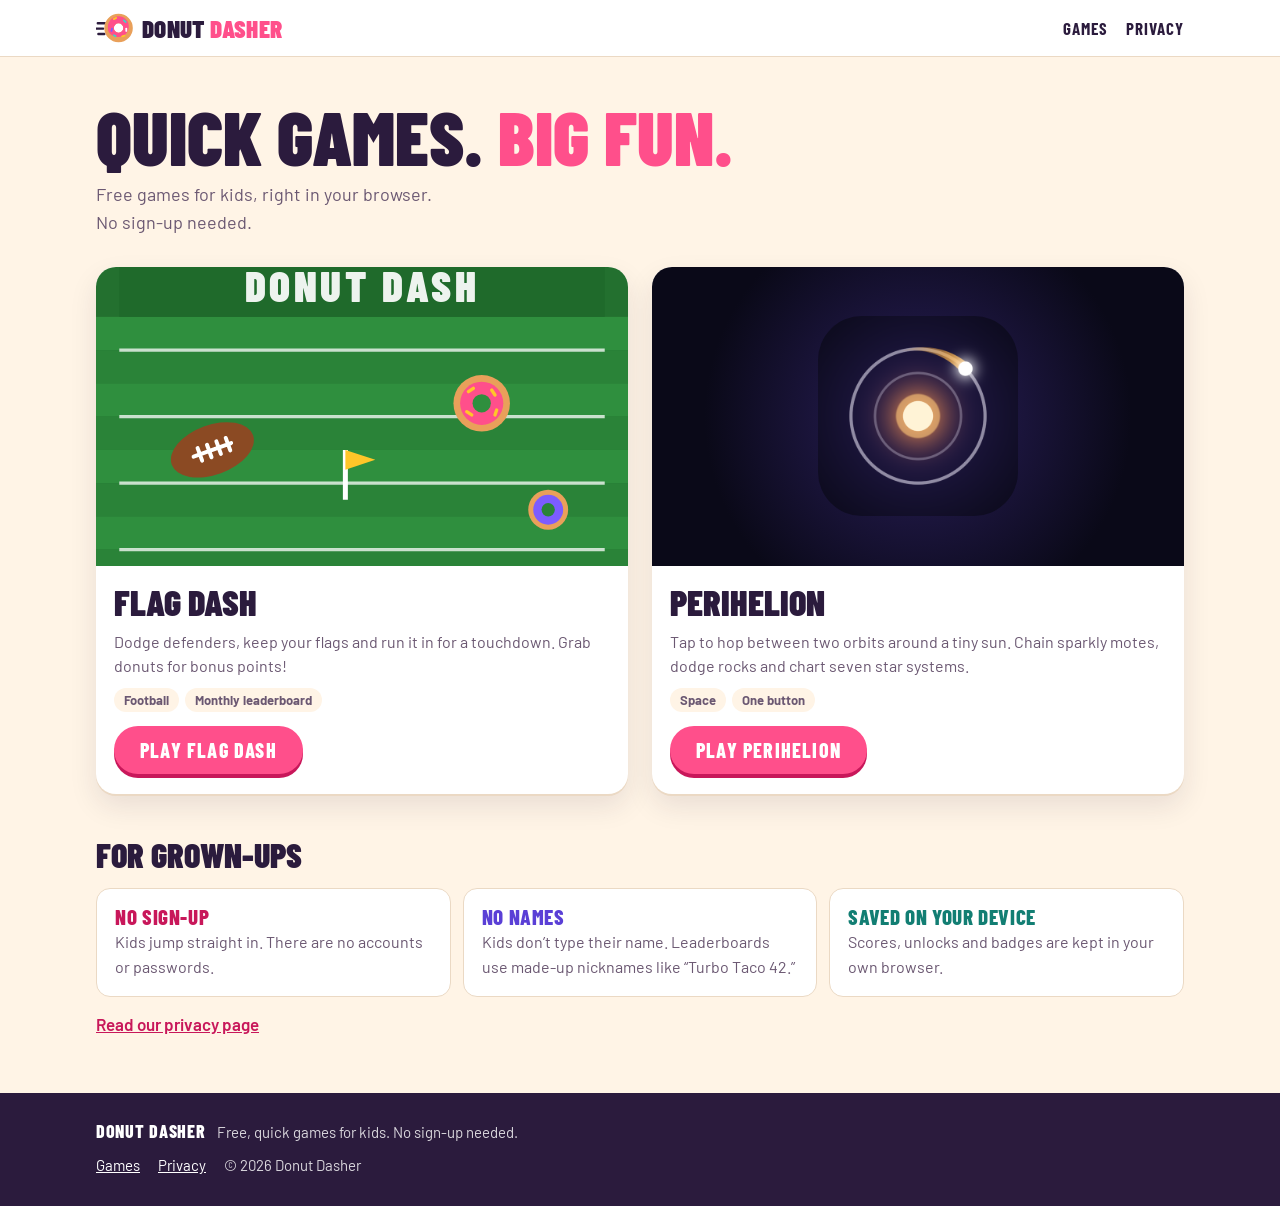
==== index.html @ 1c9c0605 "Donut Dasher: temporary static site while IONOS hosting is set up Homepage, Flag Dash (leaderboard o" ====
<!doctype html>
<html lang="en">
<head>
<meta charset="utf-8">
<meta name="viewport" content="width=device-width, initial-scale=1, viewport-fit=cover">
<title>Donut Dasher | Free, quick games for kids</title>
<meta name="description" content="Free, quick games for kids. Play Flag Dash and Perihelion right in your browser. No sign-up needed.">
<meta name="theme-color" content="#FF4F8B">
<link rel="canonical" href="https://donutdasher.com/">
<meta property="og:url" content="https://donutdasher.com/">
<meta property="og:title" content="Donut Dasher | Free, quick games for kids">
<meta property="og:description" content="Free, quick games for kids. Play Flag Dash and Perihelion right in your browser. No sign-up needed.">
<meta property="og:type" content="website">
<link rel="icon" href="/favicon.svg" type="image/svg+xml">
<link rel="icon" href="/favicon.ico" sizes="32x32">
<link rel="apple-touch-icon" href="/apple-touch-icon.png">
<link rel="preconnect" href="https://fonts.googleapis.com">
<link rel="preconnect" href="https://fonts.gstatic.com" crossorigin>
<link rel="stylesheet" href="https://fonts.googleapis.com/css2?family=Barlow+Condensed:wght@600;700;800;900&family=Barlow:wght@400;500;600;700&display=swap">
<link rel="stylesheet" href="/css/site.css?v=1794884065">
</head>
<body class="page-home">
<a class="skip" href="#main">Skip to content</a>
<header class="site-header">
  <div class="wrap site-header__inner">
    <a class="brand" href="/"><svg class="brand__logo" viewBox="0 0 64 64" aria-hidden="true" focusable="false"><g stroke="#2B1B3D" stroke-width="4" stroke-linecap="round"><path d="M3 24h12M1 33h11M4 42h10"/></g><path fill="#E9A05A" fill-rule="evenodd" d="M38 8a24 24 0 1 1 0 48a24 24 0 1 1 0-48zm0 16a8 8 0 1 0 0 16a8 8 0 1 0 0-16z"/><path fill="#FF4F8B" fill-rule="evenodd" d="M38 12c6 0 9 2 12 5s5 6 5 10c1 5-1 8-2 11c-2 4-5 7-9 8c-4 2-8 1-11 1c-4-1-7-3-10-6s-3-7-3-11c0-5 2-9 6-13c3-3 8-5 12-5zm0 12a8 8 0 1 0 0 16a8 8 0 1 0 0-16z"/><g stroke-width="3" stroke-linecap="round"><path stroke="#FFC629" d="M30 17l4-2"/><path stroke="#3DD6C6" d="M47 19l3 3"/><path stroke="#FFFFFF" d="M51 33l0 4"/><path stroke="#7C5CFF" d="M27 33l-1 4"/><path stroke="#FFC629" d="M44 46l4-1"/><path stroke="#3DD6C6" d="M30 44l3 2"/></g></svg><span class="brand__name">Donut <span>Dasher</span></span></a>
    <nav class="site-nav" aria-label="Main">
      <a href="/#games">Games</a>
      <a href="/privacy">Privacy</a>
    </nav>
  </div>
</header>
<main id="main">

<section class="hero">
  <div class="wrap hero__inner">
    <h1 class="hero__title">Quick games. <span>Big fun.</span></h1>
    <p class="hero__text">Free games for kids, right in your browser. No sign-up needed.</p>
  </div>
</section>

<section class="games" id="games" aria-label="Games">
  <div class="wrap games__grid">
                  <a class="game-card game-card--flag-dash" href="/flag-dash">
          <div class="game-card__art"><svg class="game-card__svg" viewBox="0 0 320 200" preserveAspectRatio="xMidYMid slice" aria-hidden="true"><rect width="320" height="200" fill="#23702F"/><rect x="0" y="40" width="320" height="20" fill="#2F8F3E"/><rect x="0" y="60" width="320" height="20" fill="#2A8338"/><rect x="0" y="80" width="320" height="20" fill="#2F8F3E"/><rect x="0" y="100" width="320" height="20" fill="#2A8338"/><rect x="0" y="120" width="320" height="20" fill="#2F8F3E"/><rect x="0" y="140" width="320" height="20" fill="#2A8338"/><rect x="0" y="160" width="320" height="20" fill="#2F8F3E"/><rect x="0" y="180" width="320" height="20" fill="#2A8338"/><rect x="14" y="0" width="292" height="40" fill="#1F6A2B"/><text x="160" y="31" text-anchor="middle" class="game-card__ez">DONUT DASH</text><path d="M14 60H306" stroke="rgba(255,255,255,.75)" stroke-width="2"/><path d="M14 100H306" stroke="rgba(255,255,255,.75)" stroke-width="2"/><path d="M14 140H306" stroke="rgba(255,255,255,.75)" stroke-width="2"/><path d="M14 180H306" stroke="rgba(255,255,255,.75)" stroke-width="2"/><g transform="translate(70 120) rotate(-20)"><ellipse rx="26" ry="15" fill="#8B4A23"/><path d="M-12 0H12M-8-4v8M-2-4v8M4-4v8M10-4v8" stroke="#fff" stroke-width="2.4" stroke-linecap="round"/></g><g transform="translate(232 92)"><circle r="17" fill="#E9A05A"/><circle r="13" fill="#FF4F8B"/><circle r="5.5" fill="#2F8F3E"/><path d="M-8-7l3-2M6-8l2 3M9 4l-1 3M-9 5l3 2" stroke="#FFC629" stroke-width="2" stroke-linecap="round"/></g><g transform="translate(272 156)"><circle r="12" fill="#E9A05A"/><circle r="9" fill="#7C5CFF"/><circle r="4" fill="#2A8338"/></g><g transform="translate(150 150)"><path d="M0-30v30" stroke="#fff" stroke-width="3"/><path d="M0-30l18 6-18 6z" fill="#FFC629"/></g></svg></div>
          <div class="game-card__body">
            <h2 class="game-card__title">Flag Dash</h2>
            <p class="game-card__blurb">Dodge defenders, keep your flags and run it in for a touchdown. Grab donuts for bonus points!</p>
            <ul class="game-card__tags">
              <li>Football</li><li>Monthly leaderboard</li>            </ul>
            <span class="btn btn--primary game-card__play">Play Flag Dash</span>
          </div>
        </a>
                        <a class="game-card game-card--perihelion" href="/perihelion/">
          <div class="game-card__art"><div class="game-card__space"><img src="/perihelion/icons/icon-512.png" alt="" width="160" height="160" loading="lazy"></div></div>
          <div class="game-card__body">
            <h2 class="game-card__title">Perihelion</h2>
            <p class="game-card__blurb">Tap to hop between two orbits around a tiny sun. Chain sparkly motes, dodge rocks and chart seven star systems.</p>
            <ul class="game-card__tags">
              <li>Space</li><li>One button</li>            </ul>
            <span class="btn btn--primary game-card__play">Play Perihelion</span>
          </div>
        </a>
            </div>
</section>

<section class="promise" aria-labelledby="promise-title">
  <div class="wrap">
    <h2 class="section-title" id="promise-title">For grown-ups</h2>
    <ul class="promise__list">
      <li><strong>No sign-up</strong> Kids jump straight in. There are no accounts or passwords.</li>
      <li><strong>No names</strong> Kids don’t type their name. Leaderboards use made-up nicknames like “Turbo Taco 42.”</li>
      <li><strong>Saved on your device</strong> Scores, unlocks and badges are kept in your own browser.</li>
    </ul>
    <p class="promise__more"><a href="/privacy">Read our privacy page</a></p>
  </div>
</section>

</main>
<footer class="site-footer">
  <div class="wrap site-footer__inner">
    <p class="site-footer__promise"><strong>Donut Dasher</strong> Free, quick games for kids. No sign-up needed.</p>
    <p class="site-footer__links"><a href="/">Games</a><a href="/privacy">Privacy</a><span>&copy; 2026 Donut Dasher</span></p>
  </div>
</footer>
</body>
</html>
---- css/site.css ----
/* Donut Dasher
   Layout: mobile-first single column; game cards right under a short hero. Flag Dash puts the field first.
   Look: bright frosting pink on warm dough cream, chocolate-plum ink, sprinkle accents. Single light theme on purpose. */
:root {
  --ink: #2B1B3D;          /* chocolate-plum: text, dark panels */
  --white: #FFFFFF;
  --cream: #FFF4E6;        /* donut dough */
  --cream-2: #FCE7CF;
  --accent: #FF4F8B;       /* strawberry frosting */
  --accent-text: #C8175A;  /* frosting dark enough for text */
  --peach: #FFC9A8;
  --gold: #FFC629;
  --teal: #3DD6C6;
  --grape: #7C5CFF;
  --muted: #6B5872;
  --line: #EBD9C4;
  --radius: 14px;
  --font-display: "Barlow Condensed", "Arial Narrow", "Helvetica Neue", sans-serif;
  --font-body: "Barlow", system-ui, -apple-system, "Segoe UI", Roboto, sans-serif;
  color-scheme: light;
}

*, *::before, *::after { box-sizing: border-box; }
html { -webkit-text-size-adjust: 100%; }
body {
  margin: 0;
  background: var(--cream);
  color: var(--ink);
  font: 400 17px/1.55 var(--font-body);
}
h1, h2, h3, p, ul, ol { margin: 0; }
ul, ol { padding: 0; list-style: none; }
img, svg { display: block; max-width: 100%; }
a { color: var(--accent-text); }
button { font: inherit; }
:focus-visible { outline: 3px solid var(--grape); outline-offset: 2px; border-radius: 4px; }

.wrap {
  width: 100%;
  max-width: 1120px;
  margin-inline: auto;
  padding-left: max(16px, env(safe-area-inset-left, 0px));
  padding-right: max(16px, env(safe-area-inset-right, 0px));
}
.skip { position: absolute; left: -9999px; top: 8px; z-index: 10; padding: 8px 14px; border-radius: 8px; background: var(--ink); color: var(--white); }
.skip:focus { left: 8px; }

/* ---------- buttons ---------- */
.btn {
  display: inline-flex; align-items: center; justify-content: center; gap: 8px;
  min-height: 48px; padding: 0 26px; border: 0; border-radius: 999px;
  font: 800 20px/1 var(--font-display); letter-spacing: .06em; text-transform: uppercase; text-decoration: none;
  cursor: pointer; touch-action: manipulation;
  transition: transform .12s ease, box-shadow .12s ease;
}
.btn--primary { background: var(--accent); color: var(--white); box-shadow: 0 4px 0 var(--accent-text); }
.btn--primary:hover { transform: translateY(-1px); box-shadow: 0 5px 0 var(--accent-text); }
.btn--primary:active { transform: translateY(3px); box-shadow: 0 1px 0 var(--accent-text); }
.btn--ghost { background: transparent; color: var(--ink); border: 2px solid var(--ink); }

/* ---------- header & footer ---------- */
.site-header { background: var(--white); border-bottom: 1px solid var(--line); padding-top: env(safe-area-inset-top, 0px); }
.site-header__inner { display: flex; align-items: center; justify-content: space-between; gap: 12px; min-height: 56px; }
.brand { display: inline-flex; align-items: center; gap: 8px; color: var(--ink); text-decoration: none; }
.brand__logo { width: 38px; height: 38px; }
.brand__name { font: 900 25px/1 var(--font-display); letter-spacing: .01em; text-transform: uppercase; white-space: nowrap; }
@media (max-width: 380px) { .brand__name { font-size: 22px; } .site-nav { gap: 12px; } }
.brand__name span { color: var(--accent); }
.site-nav { display: flex; gap: 18px; }
.site-nav a { color: var(--ink); font: 700 17px/1 var(--font-display); letter-spacing: .06em; text-transform: uppercase; text-decoration: none; }
.site-nav a:hover { color: var(--accent-text); }

.site-footer { margin-top: 56px; padding-block: 28px calc(28px + env(safe-area-inset-bottom, 0px)); background: var(--ink); color: rgba(255,255,255,.82); font-size: 15px; }
.site-footer__inner { display: grid; gap: 10px; }
.site-footer__promise strong { margin-right: 8px; color: var(--white); font: 800 18px/1 var(--font-display); letter-spacing: .04em; text-transform: uppercase; }
.site-footer__links { display: flex; flex-wrap: wrap; gap: 6px 18px; }
.site-footer a { color: var(--white); }

/* ---------- homepage ---------- */
.hero { padding-block: 22px 18px; }
.hero__title { font: 900 clamp(40px, 11vw, 76px)/.92 var(--font-display); text-transform: uppercase; text-wrap: balance; }
.hero__title span { color: var(--accent); }
.hero__text { margin-top: 10px; max-width: 34ch; font-size: 18px; color: var(--muted); }

.games__grid { display: grid; gap: 18px; }
.game-card {
  display: grid; overflow: hidden;
  border-radius: 20px; background: var(--white); color: var(--ink); text-decoration: none;
  box-shadow: 0 2px 0 var(--line), 0 12px 28px rgba(43, 27, 61, .10);
  transition: transform .15s ease, box-shadow .15s ease;
}
a.game-card:hover { transform: translateY(-3px); box-shadow: 0 2px 0 var(--line), 0 18px 34px rgba(43, 27, 61, .16); }
a.game-card:hover .btn--primary { transform: translateY(-1px); }
.game-card__art { aspect-ratio: 16 / 9; max-width: 100%; overflow: hidden; }
.game-card__svg { width: 100%; height: 100%; }
.game-card__ez { font: 900 26px var(--font-display); letter-spacing: .08em; fill: rgba(255,255,255,.92); }
.game-card__space {
  width: 100%; height: 100%; display: grid; place-items: center;
  background: radial-gradient(circle at 50% 50%, #2a1f5c 0%, #0a0918 70%);
}
.game-card__space img { width: 54%; max-width: 200px; height: auto; border-radius: 22%; }
.game-card__body { display: grid; gap: 10px; padding: 18px 18px 20px; }
.game-card__title { font: 900 36px/1 var(--font-display); text-transform: uppercase; }
.game-card__blurb { color: var(--muted); font-size: 16px; line-height: 1.5; }
.game-card__tags { display: flex; flex-wrap: wrap; gap: 6px; }
.game-card__tags li { padding: 3px 10px; border-radius: 999px; background: var(--cream); font: 700 13px/1.4 var(--font-body); color: var(--muted); }
.game-card__play { justify-self: start; margin-top: 4px; }
.game-card--soon { border: 2px dashed var(--line); background: transparent; box-shadow: none; }
.game-card__soon { justify-self: start; padding: 6px 12px; border-radius: 999px; background: var(--cream-2); font: 800 15px/1 var(--font-display); letter-spacing: .06em; text-transform: uppercase; }

.section-title { font: 900 34px/1 var(--font-display); text-transform: uppercase; }
.promise { margin-top: 44px; }
.promise__list { display: grid; gap: 12px; margin-top: 16px; }
.promise__list li { padding: 16px 18px; border-radius: var(--radius); background: var(--white); border: 1px solid var(--line); color: var(--muted); font-size: 16px; }
.promise__list strong { display: block; margin-bottom: 2px; color: var(--ink); font: 800 21px/1.1 var(--font-display); letter-spacing: .03em; text-transform: uppercase; }
.promise__list li:nth-child(1) strong { color: var(--accent-text); }
.promise__list li:nth-child(2) strong { color: #5A3FD6; }
.promise__list li:nth-child(3) strong { color: #127E73; }
.promise__more { margin-top: 14px; font-weight: 600; }

@media (min-width: 720px) {
  .hero { padding-block: 44px 30px; }
  .games__grid { grid-template-columns: repeat(2, 1fr); gap: 24px; }
  .promise__list { grid-template-columns: repeat(3, 1fr); }
}

/* ---------- text pages ---------- */
.prose { max-width: 720px; padding-block: 36px 8px; }
.prose--center { text-align: center; }
.prose--center .btn { margin-top: 8px; }
.eyebrow { font: 800 16px/1 var(--font-display); letter-spacing: .12em; text-transform: uppercase; color: var(--accent-text); }
.prose h1 { margin-top: 10px; font: 900 clamp(36px, 8vw, 54px)/.98 var(--font-display); text-transform: uppercase; text-wrap: balance; }
.prose h2 { margin-top: 30px; font: 800 26px/1.1 var(--font-display); text-transform: uppercase; letter-spacing: .02em; }
.prose p, .prose ul { margin-top: 12px; }
.prose ul { padding-left: 1.2em; list-style: disc; }
.prose li + li { margin-top: 6px; }
.prose__lead { font-size: 19px; color: var(--muted); }
.prose__date { margin-top: 30px; font-size: 14px; color: var(--muted); }

/* ---------- Flag Dash page ---------- */
.dash-section { padding-top: 12px; }
.dash { display: grid; gap: 32px; align-items: start; }
/* The field is sized to the screen height too, so the field, Play and Spin all fit without scrolling. */
.dash__play { width: min(100%, 420px, max(280px, calc((100vh - 210px) * 0.643))); margin-inline: auto; }
@supports (height: 100svh) {
  .dash__play { width: min(100%, 420px, max(280px, calc((100svh - 210px) * 0.643))); }
}
.dash__titlebar { display: flex; align-items: baseline; justify-content: space-between; gap: 12px; margin-bottom: 10px; }
.dash__h1 { font: 900 34px/1 var(--font-display); text-transform: uppercase; }
.dash__jump { font: 700 16px/1 var(--font-display); letter-spacing: .06em; text-transform: uppercase; }
.dash__stage { position: relative; border-radius: var(--radius); overflow: hidden; box-shadow: 0 10px 30px rgba(43, 27, 61, .25); }
.dash__canvas { display: block; width: 100%; height: auto; aspect-ratio: 360 / 560; touch-action: none; user-select: none; -webkit-user-select: none; background: #2F8F3E; }
.dash__overlay {
  position: absolute; inset: 0; overflow-y: auto;
  display: flex; flex-direction: column; align-items: center; justify-content: center; gap: 14px;
  padding: 20px; text-align: center; color: var(--white);
  background: rgba(43, 27, 61, .55);
}
.dash__overlay[hidden] { display: none; }
.dash__overlay:has(.dash__form:not([hidden])) { gap: 8px; background: rgba(43, 27, 61, .93); }
.dash__overlay:has(.dash__form:not([hidden])) .dash__title { font-size: 36px; }
.dash__overlay:has(.dash__form:not([hidden])) .dash__text { font-size: 15px; }
.dash__title { font: 900 56px/.95 var(--font-display); text-transform: uppercase; }
.dash__text { max-width: 290px; font-size: 17px; line-height: 1.45; white-space: pre-line; }
.dash__hint { font-size: 13px; opacity: .75; }
@media (hover: none) { .dash__hint { display: none; } }
.dash__overlay:has(.dash__form:not([hidden])) .dash__hint { display: none; }
.dash__button { min-width: 180px; font-size: 24px; min-height: 54px; }
.dash__controls { display: flex; gap: 8px; margin-top: 12px; }
.dash__spin {
  flex: 1; padding: 14px; border: 0; border-radius: var(--radius);
  background: var(--ink); color: var(--white);
  font: 800 20px/1 var(--font-display); letter-spacing: .08em; text-transform: uppercase;
  cursor: pointer; touch-action: manipulation;
}
.dash__spin:disabled { opacity: .45; cursor: default; }
.dash__sound {
  flex: 0 0 auto; padding: 0 14px; border: 2px solid var(--ink); border-radius: var(--radius);
  background: var(--white); color: var(--ink); font: 800 15px/1 var(--font-display);
  letter-spacing: .04em; text-transform: uppercase; cursor: pointer; touch-action: manipulation; white-space: nowrap;
}
.dash__sound[aria-pressed="false"] { opacity: .6; }

.dash__info { display: grid; gap: 28px; min-width: 0; }
.dash__heading { font: 900 30px/1 var(--font-display); text-transform: uppercase; }
.dash__sub { margin-top: 6px; font-size: 15px; color: var(--muted); }
.dash__list { display: grid; grid-template-columns: 1fr 1fr; gap: 10px; margin-top: 14px; }
.dash__list li { padding: 12px 14px; border: 1px solid var(--line); border-radius: var(--radius); background: var(--white); font-size: 14px; line-height: 1.4; color: var(--muted); }
.dash__list strong { display: block; margin-bottom: 2px; font: 800 17px/1.1 var(--font-display); letter-spacing: .04em; text-transform: uppercase; color: var(--ink); }

.dash__player { margin-top: 12px; padding: 16px 18px; border-radius: var(--radius); background: var(--white); border: 1px solid var(--line); }
.dash__player-top { display: flex; align-items: baseline; justify-content: space-between; gap: 12px; }
.dash__level { font: 900 30px/1 var(--font-display); text-transform: uppercase; color: var(--ink); }
.dash__bank { font-weight: 700; font-size: 16px; color: var(--ink); }
.dash__xpbar { height: 10px; margin-top: 10px; border-radius: 5px; background: rgba(43,27,61,.12); overflow: hidden; }
.dash__xpbar span { display: block; height: 100%; border-radius: 5px; background: var(--accent); transition: width .6s ease; }
.dash__xpbar--gold span { background: #E3B21C; }
.dash__xptext { margin-top: 6px; font-size: 13px; font-weight: 600; color: var(--muted); }
.dash__daily { margin-top: 14px; padding: 10px 12px; border-radius: 6px; background: var(--cream); border-left: 4px solid var(--accent); }
.dash__daily.is-done { border-left-color: #2E9E4F; }
.dash__daily-label { font: 800 14px/1.2 var(--font-display); letter-spacing: .06em; text-transform: uppercase; color: var(--accent-text); }
.dash__daily.is-done .dash__daily-label { color: #2E7D3E; }
.dash__daily-text { margin-top: 2px; font-weight: 600; font-size: 16px; color: var(--ink); }
.dash__next { margin-top: 10px; font-weight: 700; font-size: 15px; color: var(--ink); }

.dash__locker-group { margin-top: 14px; }
.dash__locker-title { font: 800 15px/1.2 var(--font-display); letter-spacing: .08em; text-transform: uppercase; color: var(--accent-text); }
.dash__locker-row { display: flex; flex-wrap: wrap; gap: 8px; margin-top: 8px; }
.dash__item {
  display: inline-flex; align-items: center; gap: 8px; padding: 8px 12px; border: 2px solid var(--line); border-radius: 999px;
  background: var(--white); color: var(--ink); font: 600 14px var(--font-body); cursor: pointer;
}
.dash__item.is-on { border-color: var(--ink); background: var(--ink); color: var(--white); }
.dash__item.is-locked { cursor: default; opacity: .55; }
.dash__swatch { width: 18px; height: 18px; border-radius: 50%; border: 1px solid rgba(0,0,0,.2); }
.dash__item-cost { font-size: 12px; font-weight: 700; color: var(--muted); }

.dash__badge-count { margin-left: 6px; font-size: 18px; color: var(--accent-text); }
.dash__badge-list { display: grid; grid-template-columns: repeat(auto-fill, minmax(190px, 1fr)); gap: 8px; margin-top: 12px; }
.dash__badge { display: flex; align-items: center; gap: 10px; padding: 10px; border: 1px dashed var(--line); border-radius: var(--radius); background: var(--white); }
.dash__badge-icon { flex: 0 0 auto; font-size: 26px; line-height: 1; filter: grayscale(1); opacity: .35; }
.dash__badge-text { min-width: 0; }
.dash__badge-text strong { display: block; font: 800 15px/1.1 var(--font-display); text-transform: uppercase; color: var(--muted); }
.dash__badge-text small { display: block; margin-top: 2px; font-size: 12px; line-height: 1.3; color: var(--muted); }
.dash__badge.is-earned { border: 1px solid #F0C64A; background: #FFF8E1; }
.dash__badge.is-earned .dash__badge-icon { filter: none; opacity: 1; }
.dash__badge.is-earned strong { color: var(--ink); }
.dash__badge.is-new { animation: badge-pop .6s ease; }
@keyframes badge-pop { 0% { transform: scale(.9); } 60% { transform: scale(1.06); } 100% { transform: scale(1); } }

.dash__guide-cols { display: grid; grid-template-columns: 1fr 1fr; gap: 16px; margin-top: 12px; }
.dash__guide-title { font: 800 15px/1.2 var(--font-display); letter-spacing: .08em; text-transform: uppercase; color: var(--accent-text); }
.dash__guide-list { display: grid; gap: 8px; margin-top: 8px; }
.dash__guide-list li { display: flex; align-items: flex-start; gap: 10px; font-size: 14px; line-height: 1.35; color: var(--muted); }
.dash__guide-list strong { color: var(--ink); }
.dash__chip { flex: 0 0 22px; width: 22px; height: 22px; border-radius: 50%; display: inline-flex; align-items: center; justify-content: center; font-size: 13px; }
.dash__chip--power { background: var(--ink); }
.dash__chip--chaser { background: #141E60; }
.dash__chip--zig { background: #3D7BD9; }
.dash__chip--blitz { background: #F26B21; }
.dash__chip--wall { background: #5B2A86; }

.dash__board { padding: 22px; border-radius: var(--radius); background: var(--ink); color: var(--white); scroll-margin-top: 16px; }
.dash__board-eyebrow { font: 900 26px/1 var(--font-display); text-transform: uppercase; color: var(--white); }
.dash__board-sub { margin-top: 6px; font-size: 15px; color: rgba(255,255,255,.75); }
.dash__top { display: grid; gap: 2px; margin-top: 16px; }
.dash__top li { display: flex; align-items: center; gap: 12px; padding: 8px 12px; border-radius: 6px; background: rgba(255,255,255,.07); }
.dash__top li:first-child { background: var(--accent); }
.dash__top li.is-you { outline: 2px solid var(--gold); outline-offset: -2px; }
.dash__top li.is-you .dash__name { color: var(--gold); }
.dash__top li:first-child.is-you .dash__name { color: var(--white); }
.dash__rank { flex: 0 0 24px; font: 900 20px/1 var(--font-display); }
.dash__name { flex: 1; min-width: 0; font-weight: 600; font-size: 15px; overflow-wrap: anywhere; }
.dash__name small { display: block; font-weight: 500; font-size: 13px; opacity: .8; }
.dash__score { font: 900 22px/1 var(--font-display); font-variant-numeric: tabular-nums; }
.dash__empty { margin-top: 16px; font-weight: 600; }
.dash__me { margin-top: 10px; padding: 10px 12px; border-radius: 6px; border: 2px solid var(--gold); font-weight: 600; font-size: 15px; }
.dash__me[hidden] { display: none; }
.dash__champ { margin-top: 16px; padding-top: 14px; border-top: 1px solid rgba(255,255,255,.2); font-size: 15px; }
.dash__champ-label { display: block; font: 800 15px/1.2 var(--font-display); letter-spacing: .1em; text-transform: uppercase; color: var(--peach); }
.dash__privacy { margin-top: 12px; font-size: 13px; opacity: .7; }

.dash__form { display: grid; gap: 10px; width: 100%; max-width: 310px; text-align: center; }
.dash__form[hidden] { display: none; }
.dash__form-title { font: 800 19px/1.1 var(--font-display); text-transform: uppercase; }
.dash__nick { display: grid; justify-items: center; gap: 6px; padding: 12px; border-radius: 10px; background: rgba(255,255,255,.1); }
.dash__nick-label { font: 700 13px/1 var(--font-display); letter-spacing: .1em; text-transform: uppercase; opacity: .75; }
.dash__nick-name { font: 900 28px/1 var(--font-display); color: var(--gold); text-transform: uppercase; letter-spacing: .02em; }
.dash__shuffle { padding: 7px 14px; border: 2px solid rgba(255,255,255,.6); border-radius: 999px; background: transparent; color: var(--white); font: 700 15px/1 var(--font-display); letter-spacing: .06em; text-transform: uppercase; cursor: pointer; }
.dash__submit { height: 46px; border: 0; border-radius: 999px; background: var(--gold); color: var(--ink); font: 900 19px/1 var(--font-display); letter-spacing: .06em; text-transform: uppercase; cursor: pointer; }
.dash__submit:disabled { opacity: .6; cursor: default; }
.dash__form-msg { min-height: 1.2em; font-weight: 600; font-size: 14px; }
.dash__form-msg:empty { display: none; }
.dash__form-note { font-size: 12px; line-height: 1.35; opacity: .75; }

.dash__more { display: flex; flex-wrap: wrap; align-items: center; justify-content: space-between; gap: 12px 20px; padding: 18px 20px; border-radius: var(--radius); background: var(--white); border: 1px solid var(--line); }
.dash__more p { font-weight: 600; font-size: 16px; }

@media (max-width: 640px) {
  .dash__badge-list { grid-template-columns: 1fr 1fr; }
  .dash__badge { padding: 8px; gap: 8px; }
  .dash__guide-cols { grid-template-columns: 1fr; }
  .page-dash .site-footer { margin-top: 40px; }
}
@media (max-width: 480px) {
  .dash__list { grid-template-columns: 1fr; }
  .page-dash .site-nav a[href="/#games"] { display: none; }
}
@media (min-width: 960px) {
  .dash-section { padding-top: 28px; }
  .dash { grid-template-columns: auto 1fr; gap: 56px; }
  .dash__play { position: sticky; top: 20px; margin: 0; }
}
@media (prefers-reduced-motion: reduce) {
  .btn, .game-card { transition: none; }
  .dash__badge.is-new { animation: none; }
}
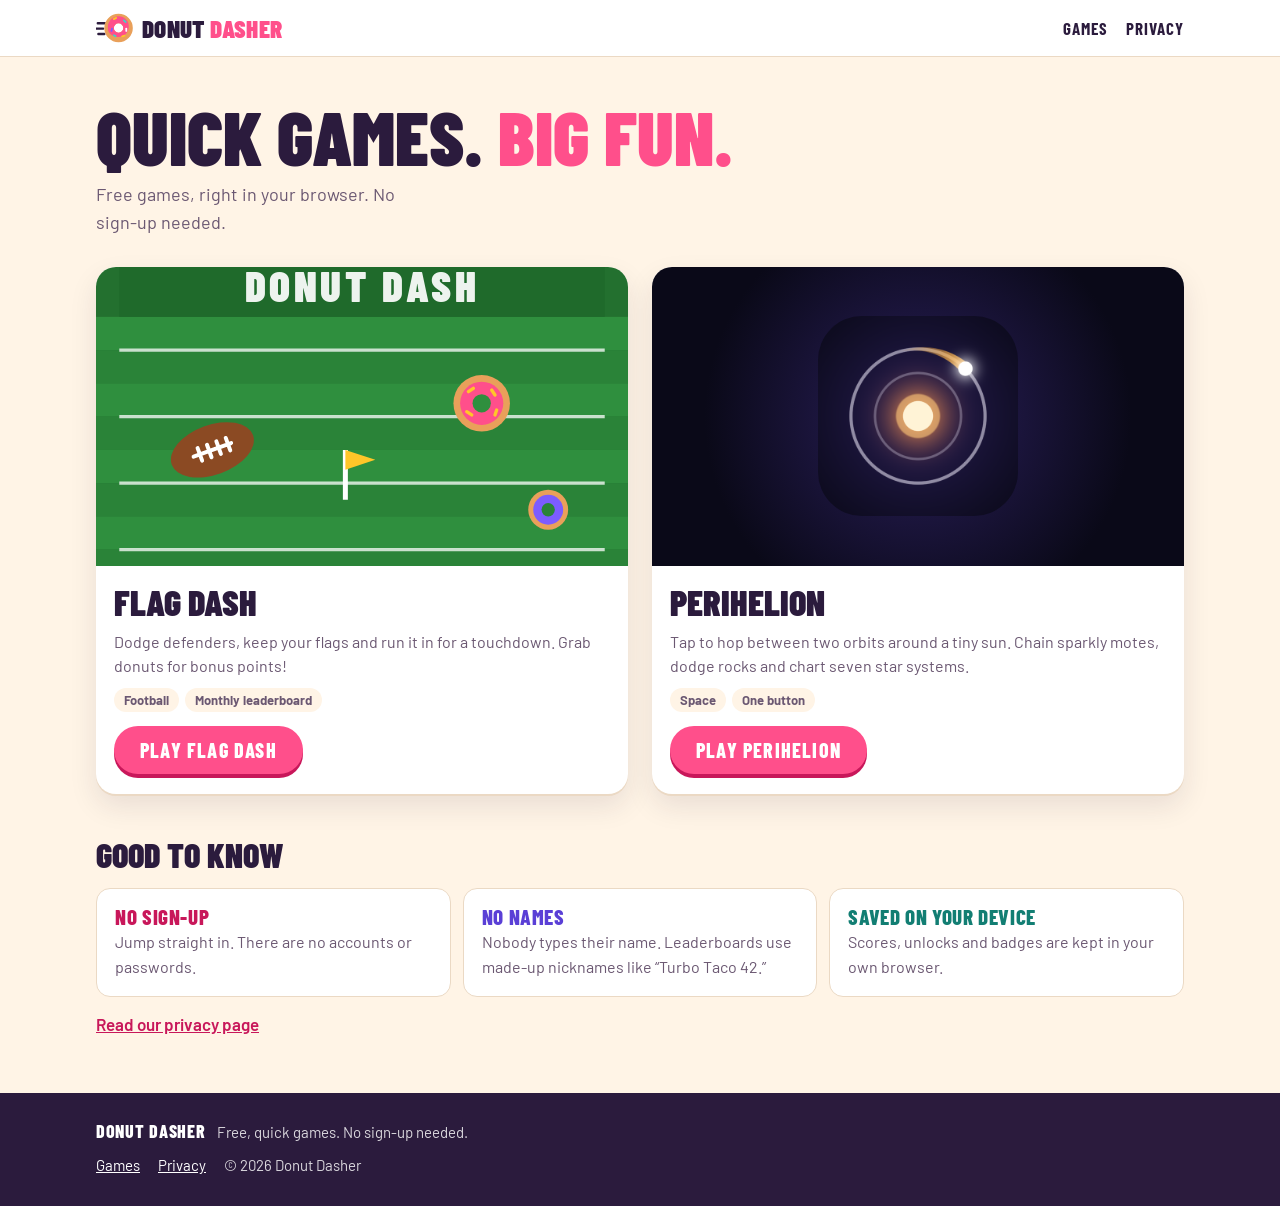
==== commit 66e3e773: "Drop "for kids" wording Co-Authored-By: Claude Opus 5.5 <noreply@anthropic.com>" ====
--- a/index.html
+++ b/index.html
@@ -3,13 +3,13 @@
 <head>
 <meta charset="utf-8">
 <meta name="viewport" content="width=device-width, initial-scale=1, viewport-fit=cover">
-<title>Donut Dasher | Free, quick games for kids</title>
-<meta name="description" content="Free, quick games for kids. Play Flag Dash and Perihelion right in your browser. No sign-up needed.">
+<title>Donut Dasher | Free, quick games</title>
+<meta name="description" content="Free, quick games. Play Flag Dash and Perihelion right in your browser. No sign-up needed.">
 <meta name="theme-color" content="#FF4F8B">
 <link rel="canonical" href="https://donutdasher.com/">
 <meta property="og:url" content="https://donutdasher.com/">
-<meta property="og:title" content="Donut Dasher | Free, quick games for kids">
-<meta property="og:description" content="Free, quick games for kids. Play Flag Dash and Perihelion right in your browser. No sign-up needed.">
+<meta property="og:title" content="Donut Dasher | Free, quick games">
+<meta property="og:description" content="Free, quick games. Play Flag Dash and Perihelion right in your browser. No sign-up needed.">
 <meta property="og:type" content="website">
 <link rel="icon" href="/favicon.svg" type="image/svg+xml">
 <link rel="icon" href="/favicon.ico" sizes="32x32">
@@ -35,7 +35,7 @@
 <section class="hero">
   <div class="wrap hero__inner">
     <h1 class="hero__title">Quick games. <span>Big fun.</span></h1>
-    <p class="hero__text">Free games for kids, right in your browser. No sign-up needed.</p>
+    <p class="hero__text">Free games, right in your browser. No sign-up needed.</p>
   </div>
 </section>
 
@@ -66,10 +66,10 @@
 
 <section class="promise" aria-labelledby="promise-title">
   <div class="wrap">
-    <h2 class="section-title" id="promise-title">For grown-ups</h2>
+    <h2 class="section-title" id="promise-title">Good to know</h2>
     <ul class="promise__list">
-      <li><strong>No sign-up</strong> Kids jump straight in. There are no accounts or passwords.</li>
-      <li><strong>No names</strong> Kids don’t type their name. Leaderboards use made-up nicknames like “Turbo Taco 42.”</li>
+      <li><strong>No sign-up</strong> Jump straight in. There are no accounts or passwords.</li>
+      <li><strong>No names</strong> Nobody types their name. Leaderboards use made-up nicknames like “Turbo Taco 42.”</li>
       <li><strong>Saved on your device</strong> Scores, unlocks and badges are kept in your own browser.</li>
     </ul>
     <p class="promise__more"><a href="/privacy">Read our privacy page</a></p>
@@ -79,7 +79,7 @@
 </main>
 <footer class="site-footer">
   <div class="wrap site-footer__inner">
-    <p class="site-footer__promise"><strong>Donut Dasher</strong> Free, quick games for kids. No sign-up needed.</p>
+    <p class="site-footer__promise"><strong>Donut Dasher</strong> Free, quick games. No sign-up needed.</p>
     <p class="site-footer__links"><a href="/">Games</a><a href="/privacy">Privacy</a><span>&copy; 2026 Donut Dasher</span></p>
   </div>
 </footer>
